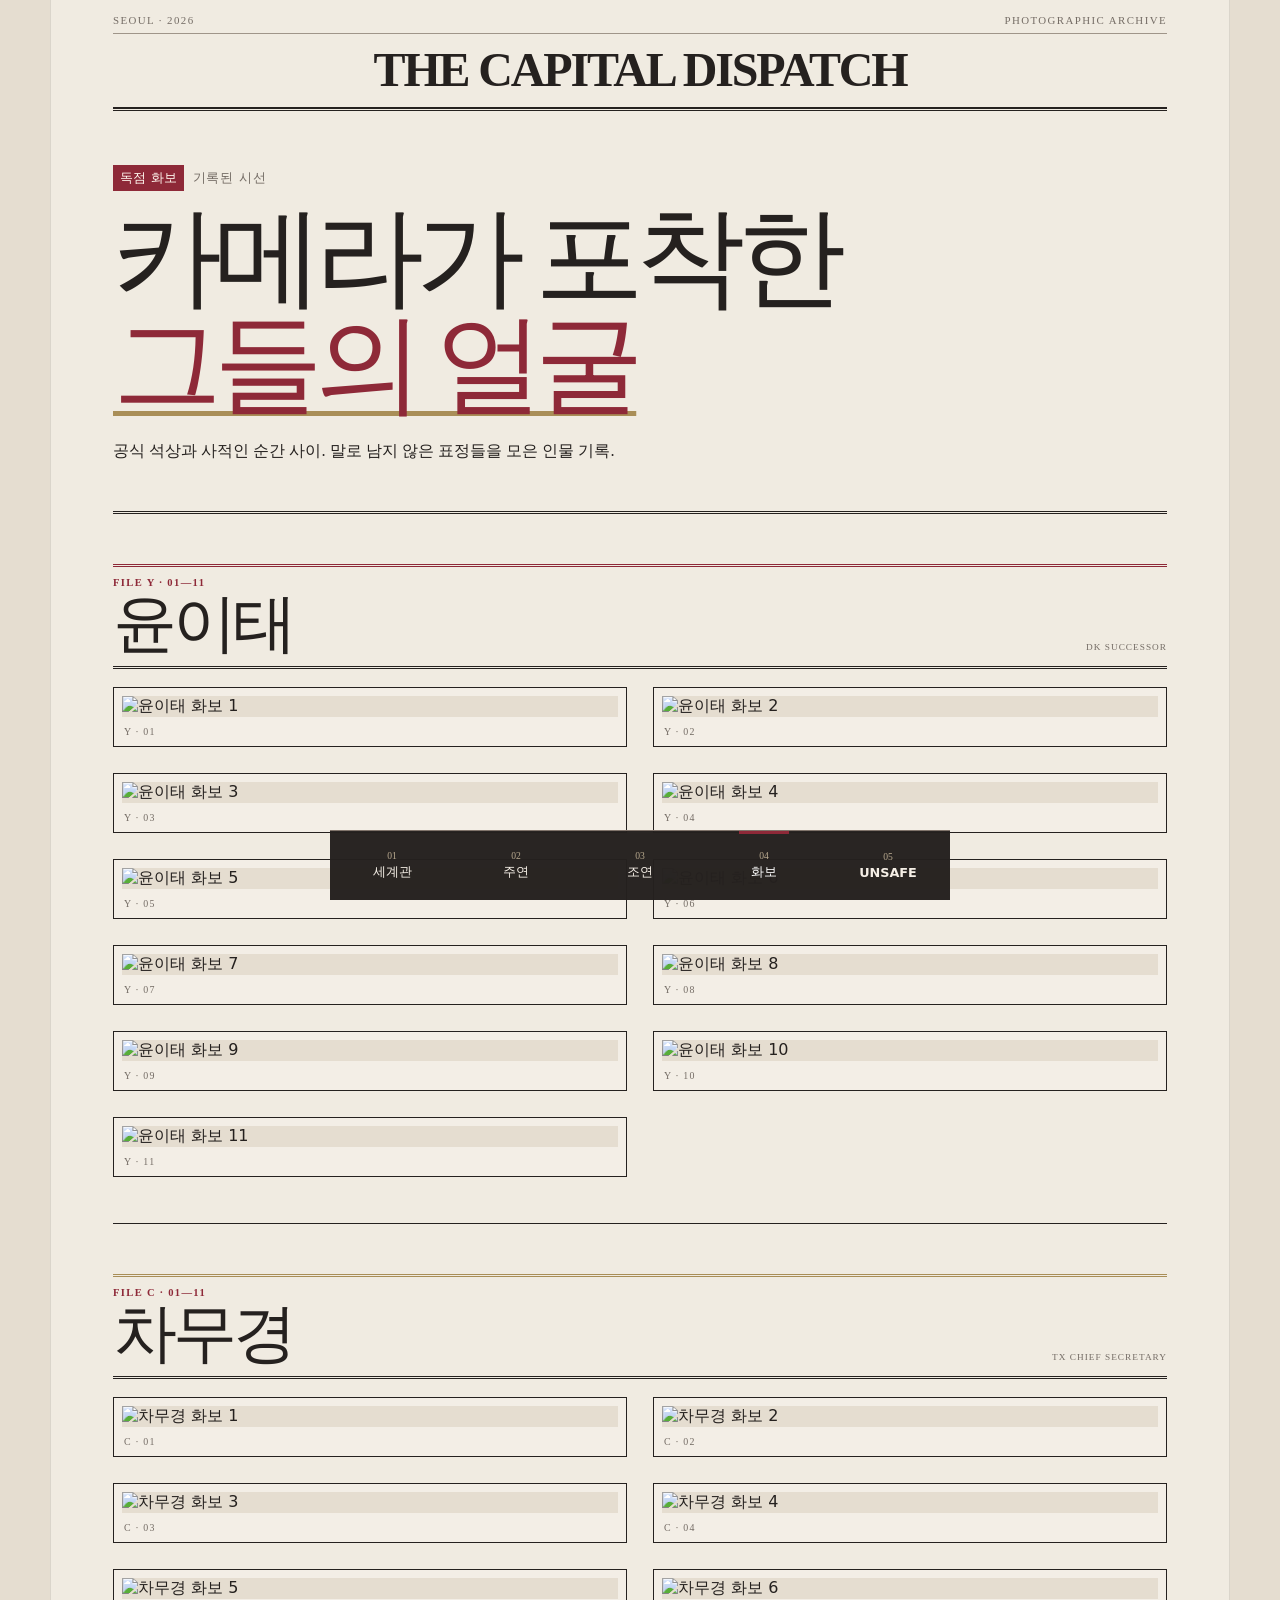
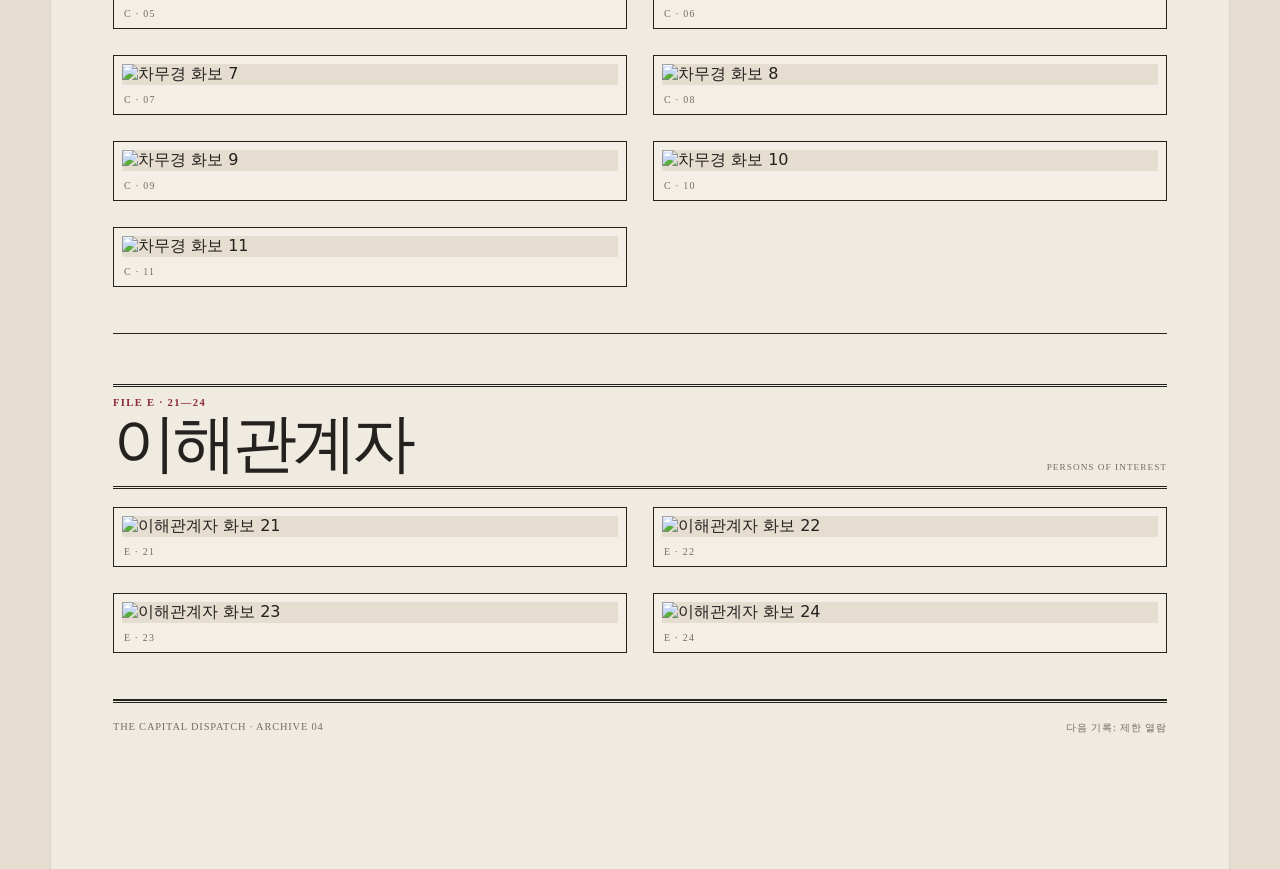
==== gallery.html @ 06d69308 "Add image archives and profile artwork Adds the public gallery, password-gated adult archive, five-p" ====
<!doctype html>
<html lang="ko">
<head>
  <meta charset="utf-8">
  <meta name="viewport" content="width=device-width, initial-scale=1, viewport-fit=cover">
  <meta name="theme-color" content="#eee8dd">
  <meta name="description" content="윤이태와 차무경, TX그룹 이해관계자들의 이미지 아카이브.">
  <title>적뿐인 집안엔 내 편이 없다 | 화보</title>
  <link rel="icon" href="favicon.svg" type="image/svg+xml">
  <link rel="stylesheet" href="styles.css">
</head>
<body>
  <a class="skip-link" href="#main">본문으로 이동</a>

  <header class="masthead" aria-label="특집 제호">
    <div class="masthead__meta">
      <span>SEOUL · 2026</span>
      <span>PHOTOGRAPHIC ARCHIVE</span>
    </div>
    <div class="masthead__name">THE CAPITAL DISPATCH</div>
    <div class="masthead__rule" aria-hidden="true"></div>
  </header>

  <main id="main">
    <article class="people-lead gallery-lead">
      <p class="kicker"><span>독점 화보</span> 기록된 시선</p>
      <h1>카메라가 포착한<br><em>그들의 얼굴</em></h1>
      <p>
        공식 석상과 사적인 순간 사이.
        말로 남지 않은 표정들을 모은 인물 기록.
      </p>
    </article>

    <section class="archive-section archive-section--itae" aria-labelledby="gallery-itae">
      <header class="archive-heading">
        <div><p>FILE Y · 01—11</p><h2 id="gallery-itae">윤이태</h2></div>
        <span>DK SUCCESSOR</span>
      </header>
      <div class="image-archive">
        <figure><img src="https://gbe88.uk/TX/Y_1.webp" alt="윤이태 화보 1" loading="lazy"><figcaption>Y · 01</figcaption></figure>
        <figure><img src="https://gbe88.uk/TX/Y_2.webp" alt="윤이태 화보 2" loading="lazy"><figcaption>Y · 02</figcaption></figure>
        <figure><img src="https://gbe88.uk/TX/Y_3.webp" alt="윤이태 화보 3" loading="lazy"><figcaption>Y · 03</figcaption></figure>
        <figure><img src="https://gbe88.uk/TX/Y_4.webp" alt="윤이태 화보 4" loading="lazy"><figcaption>Y · 04</figcaption></figure>
        <figure><img src="https://gbe88.uk/TX/Y_5.webp" alt="윤이태 화보 5" loading="lazy"><figcaption>Y · 05</figcaption></figure>
        <figure><img src="https://gbe88.uk/TX/Y_6.webp" alt="윤이태 화보 6" loading="lazy"><figcaption>Y · 06</figcaption></figure>
        <figure><img src="https://gbe88.uk/TX/Y_7.webp" alt="윤이태 화보 7" loading="lazy"><figcaption>Y · 07</figcaption></figure>
        <figure><img src="https://gbe88.uk/TX/Y_8.webp" alt="윤이태 화보 8" loading="lazy"><figcaption>Y · 08</figcaption></figure>
        <figure><img src="https://gbe88.uk/TX/Y_9.webp" alt="윤이태 화보 9" loading="lazy"><figcaption>Y · 09</figcaption></figure>
        <figure><img src="https://gbe88.uk/TX/Y_10.webp" alt="윤이태 화보 10" loading="lazy"><figcaption>Y · 10</figcaption></figure>
        <figure><img src="https://gbe88.uk/TX/Y_11.webp" alt="윤이태 화보 11" loading="lazy"><figcaption>Y · 11</figcaption></figure>
      </div>
    </section>

    <section class="archive-section archive-section--mugyeong" aria-labelledby="gallery-mugyeong">
      <header class="archive-heading">
        <div><p>FILE C · 01—11</p><h2 id="gallery-mugyeong">차무경</h2></div>
        <span>TX CHIEF SECRETARY</span>
      </header>
      <div class="image-archive">
        <figure><img src="https://gbe88.uk/TX/C_1.webp" alt="차무경 화보 1" loading="lazy"><figcaption>C · 01</figcaption></figure>
        <figure><img src="https://gbe88.uk/TX/C_2.webp" alt="차무경 화보 2" loading="lazy"><figcaption>C · 02</figcaption></figure>
        <figure><img src="https://gbe88.uk/TX/C_3.webp" alt="차무경 화보 3" loading="lazy"><figcaption>C · 03</figcaption></figure>
        <figure><img src="https://gbe88.uk/TX/C_4.webp" alt="차무경 화보 4" loading="lazy"><figcaption>C · 04</figcaption></figure>
        <figure><img src="https://gbe88.uk/TX/C_5.webp" alt="차무경 화보 5" loading="lazy"><figcaption>C · 05</figcaption></figure>
        <figure><img src="https://gbe88.uk/TX/C_6.webp" alt="차무경 화보 6" loading="lazy"><figcaption>C · 06</figcaption></figure>
        <figure><img src="https://gbe88.uk/TX/C_7.webp" alt="차무경 화보 7" loading="lazy"><figcaption>C · 07</figcaption></figure>
        <figure><img src="https://gbe88.uk/TX/C_8.webp" alt="차무경 화보 8" loading="lazy"><figcaption>C · 08</figcaption></figure>
        <figure><img src="https://gbe88.uk/TX/C_9.webp" alt="차무경 화보 9" loading="lazy"><figcaption>C · 09</figcaption></figure>
        <figure><img src="https://gbe88.uk/TX/C_10.webp" alt="차무경 화보 10" loading="lazy"><figcaption>C · 10</figcaption></figure>
        <figure><img src="https://gbe88.uk/TX/C_11.webp" alt="차무경 화보 11" loading="lazy"><figcaption>C · 11</figcaption></figure>
      </div>
    </section>

    <section class="archive-section archive-section--extras" aria-labelledby="gallery-extras">
      <header class="archive-heading">
        <div><p>FILE E · 21—24</p><h2 id="gallery-extras">이해관계자</h2></div>
        <span>PERSONS OF INTEREST</span>
      </header>
      <div class="image-archive image-archive--extras">
        <figure><img src="https://gbe88.uk/TX/E_21.webp" alt="이해관계자 화보 21" loading="lazy"><figcaption>E · 21</figcaption></figure>
        <figure><img src="https://gbe88.uk/TX/E_22.webp" alt="이해관계자 화보 22" loading="lazy"><figcaption>E · 22</figcaption></figure>
        <figure><img src="https://gbe88.uk/TX/E_23.webp" alt="이해관계자 화보 23" loading="lazy"><figcaption>E · 23</figcaption></figure>
        <figure><img src="https://gbe88.uk/TX/E_24.webp" alt="이해관계자 화보 24" loading="lazy"><figcaption>E · 24</figcaption></figure>
      </div>
    </section>
  </main>

  <footer class="page-footer">
    <p>THE CAPITAL DISPATCH · ARCHIVE 04</p>
    <p>다음 기록: 제한 열람</p>
  </footer>

  <nav class="bottom-nav" aria-label="페이지 탐색">
    <a href="index.html"><b>01</b><span>세계관</span></a>
    <a href="leads.html"><b>02</b><span>주연</span></a>
    <a href="supporting.html"><b>03</b><span>조연</span></a>
    <a href="gallery.html" aria-current="page"><b>04</b><span>화보</span></a>
    <a href="unsafe.html"><b>05</b><span>UNSAFE</span></a>
  </nav>
</body>
</html>
---- styles.css ----
:root {
  color-scheme: light;
  --paper: #eee8dd;
  --paper-deep: #e5ddd0;
  --ink: #25211f;
  --muted: #746c65;
  --rule: #9f9589;
  --rule-light: #c9c0b5;
  --wine: #8e2938;
  --gold: #a98e57;
  --nav-height: 70px;
  font-family: system-ui, -apple-system, BlinkMacSystemFont, "Apple SD Gothic Neo", "Malgun Gothic", sans-serif;
  font-synthesis: none;
}

* { box-sizing: border-box; }

html {
  background: var(--paper-deep);
  scroll-behavior: auto;
}

body {
  width: min(100%, 1180px);
  min-height: 100vh;
  margin: 0 auto;
  padding: 0 18px calc(var(--nav-height) + env(safe-area-inset-bottom) + 34px);
  color: var(--ink);
  background:
    linear-gradient(rgba(255,255,255,.12), rgba(255,255,255,.12)),
    var(--paper);
  border-inline: 1px solid rgba(75, 66, 58, .13);
  text-rendering: optimizeLegibility;
  overflow-wrap: break-word;
}

a { color: inherit; }

.skip-link {
  position: fixed;
  z-index: 100;
  left: 12px;
  top: 12px;
  padding: 10px 14px;
  color: white;
  background: var(--ink);
  transform: translateY(-160%);
}

.skip-link:focus { transform: none; }

.masthead {
  padding: 14px 0 0;
  border-bottom: 3px double var(--ink);
}

.masthead__meta {
  display: flex;
  justify-content: space-between;
  gap: 16px;
  padding-bottom: 7px;
  color: var(--muted);
  font-family: Georgia, "Times New Roman", serif;
  font-size: .68rem;
  letter-spacing: .13em;
}

.masthead__name {
  padding: 8px 0 10px;
  border-top: 1px solid var(--rule);
  font-family: Georgia, "Times New Roman", "Batang", serif;
  font-size: clamp(1.45rem, 6.5vw, 3rem);
  font-weight: 700;
  letter-spacing: -.045em;
  text-align: center;
}

.masthead__rule { border-top: 1px solid var(--ink); }

main { display: block; }

.lead-story {
  position: relative;
  padding: 38px 0 32px;
  border-bottom: 1px solid var(--ink);
}

.lead-story::after {
  content: "EXCLUSIVE";
  position: absolute;
  right: 0;
  top: 41px;
  color: var(--wine);
  font-family: Georgia, serif;
  font-size: .65rem;
  letter-spacing: .16em;
  writing-mode: vertical-rl;
}

.kicker {
  display: flex;
  align-items: center;
  gap: 9px;
  margin: 0 34px 14px 0;
  color: var(--muted);
  font-size: .82rem;
  font-weight: 700;
  letter-spacing: .06em;
}

.kicker span {
  padding: 4px 7px;
  color: #fff8ef;
  background: var(--wine);
  letter-spacing: 0;
}

h1, h2, h3, p { margin-top: 0; }

h1 {
  max-width: 12ch;
  margin-bottom: 20px;
  font-family: Georgia, "Times New Roman", "Batang", serif;
  font-size: clamp(2.6rem, 12vw, 6.8rem);
  line-height: .98;
  letter-spacing: -.075em;
  word-break: keep-all;
}

h1 em {
  color: var(--wine);
  font-style: normal;
  text-decoration: underline;
  text-decoration-color: var(--gold);
  text-decoration-thickness: .05em;
  text-underline-offset: .09em;
}

.lead-story__summary {
  max-width: 580px;
  margin-bottom: 27px;
  font-family: Georgia, "Times New Roman", "Batang", serif;
  font-size: 1.06rem;
  line-height: 1.8;
  word-break: keep-all;
}

.edition-data {
  display: grid;
  grid-template-columns: repeat(3, minmax(0, 1fr));
  margin: 0;
  border-block: 1px solid var(--rule);
}

.edition-data div {
  padding: 12px 10px;
  border-right: 1px solid var(--rule-light);
}

.edition-data div:last-child { border-right: 0; }
.edition-data dt { color: var(--muted); font-size: .68rem; font-weight: 800; letter-spacing: .08em; }
.edition-data dd { margin: 5px 0 0; font-family: Georgia, "Batang", serif; font-size: .92rem; font-weight: 700; }

section { padding: 38px 0; border-bottom: 1px solid var(--ink); }

.section-heading {
  display: flex;
  align-items: baseline;
  gap: 10px;
  margin-bottom: 22px;
  font-family: Georgia, "Times New Roman", "Batang", serif;
  font-size: 1.65rem;
  letter-spacing: -.04em;
}

.section-heading span {
  color: var(--wine);
  font-family: system-ui, sans-serif;
  font-size: .75rem;
  letter-spacing: .08em;
}

.empire-grid { display: grid; gap: 17px; }
.empire-grid > .section-heading { grid-column: 1 / -1; }

.group-card {
  padding: 20px;
  border: 1px solid var(--ink);
  background: rgba(255,255,255,.14);
}

.group-card--dk { border-top-color: var(--wine); border-top-width: 4px; }
.group-card--tx { border-top-color: var(--gold); border-top-width: 4px; }

.group-card__header {
  display: flex;
  align-items: start;
  justify-content: space-between;
  gap: 14px;
  padding-bottom: 15px;
  border-bottom: 1px solid var(--rule);
}

.group-card__eyebrow {
  margin-bottom: 4px;
  color: var(--muted);
  font-family: Georgia, serif;
  font-size: .62rem;
  letter-spacing: .13em;
}

.group-card h3 {
  margin: 0;
  font-family: Georgia, "Times New Roman", serif;
  font-size: 1.75rem;
  line-height: 1;
}

.founding-year {
  color: var(--wine);
  font-family: Georgia, serif;
  font-size: .86rem;
  font-weight: 700;
}

.group-card__lead {
  margin: 17px 0;
  font-family: Georgia, "Batang", serif;
  font-size: 1.05rem;
  font-weight: 700;
  line-height: 1.65;
  word-break: keep-all;
}

.fact-list { display: grid; gap: 0; margin: 0; padding: 0; list-style: none; }
.fact-list li { display: grid; grid-template-columns: 52px 1fr; gap: 10px; padding: 10px 0; border-top: 1px dotted var(--rule); font-size: .88rem; line-height: 1.55; }
.fact-list b { color: var(--wine); font-size: .72rem; letter-spacing: .04em; }

.history__columns { display: grid; gap: 30px; }
.timeline h3 { margin-bottom: 13px; font-family: Georgia, serif; font-size: 1.55rem; }
.timeline h3 small { margin-left: 6px; color: var(--muted); font-family: inherit; font-size: .72rem; font-weight: 400; }
.timeline ol { margin: 0; padding: 0; list-style: none; border-top: 1px solid var(--ink); }
.timeline li { display: grid; grid-template-columns: 68px 1fr; gap: 12px; padding: 12px 0; border-bottom: 1px dotted var(--rule); }
.timeline time { color: var(--wine); font-family: Georgia, serif; font-size: .82rem; font-weight: 700; }
.timeline p { margin: 0; font-size: .88rem; line-height: 1.55; }

.affiliate-columns { display: grid; gap: 28px; }
.affiliate-columns__header { display: flex; align-items: baseline; justify-content: space-between; padding: 9px 0; border-block: 3px double var(--ink); }
.affiliate-columns__header h3 { margin: 0; font-family: Georgia, serif; font-size: 1.65rem; }
.affiliate-columns__header span { color: var(--muted); font-family: Georgia, serif; font-size: .62rem; letter-spacing: .1em; }
.affiliate-list { margin: 0; }
.affiliate-list div { display: grid; grid-template-columns: minmax(95px, .7fr) 1.5fr; gap: 12px; padding: 12px 0; border-bottom: 1px solid var(--rule-light); }
.affiliate-list dt { font-family: Georgia, "Batang", serif; font-weight: 700; }
.affiliate-list dd { margin: 0; color: #4f4945; font-size: .86rem; line-height: 1.5; }

.fault-line {
  margin-top: 38px;
  padding: 28px 22px;
  color: #f4eee4;
  background: var(--ink);
  border: 0;
}

.fault-line__label { margin-bottom: 10px; color: #d4b471; font-family: Georgia, serif; font-size: .68rem; letter-spacing: .15em; }
.fault-line h2 { margin-bottom: 13px; font-family: Georgia, "Batang", serif; font-size: 2rem; letter-spacing: -.045em; }
.fault-line p { margin-bottom: 20px; font-family: Georgia, "Batang", serif; line-height: 1.7; word-break: keep-all; }
.fault-line ul { display: flex; flex-wrap: wrap; gap: 7px; margin: 0; padding: 0; list-style: none; }
.fault-line li { padding: 6px 8px; border: 1px solid #746a62; color: #d4ccc3; font-family: Georgia, serif; font-size: .62rem; letter-spacing: .07em; }

.chairman-note {
  margin: 20px 0 42px;
  padding: 22px;
  border-left: 5px solid var(--wine);
  background: rgba(255,255,255,.22);
}

.chairman-note__mark { margin-bottom: 8px; color: var(--wine); font-family: Georgia, serif; font-size: .66rem; font-weight: 700; letter-spacing: .12em; }
.chairman-note h2 { margin-bottom: 11px; font-family: Georgia, "Batang", serif; font-size: 1.35rem; }
.chairman-note p:last-child { margin: 0; font-size: .9rem; line-height: 1.7; word-break: keep-all; }

.page-footer {
  display: flex;
  justify-content: space-between;
  gap: 18px;
  padding: 18px 0 30px;
  border-top: 3px double var(--ink);
  color: var(--muted);
  font-family: Georgia, serif;
  font-size: .65rem;
  letter-spacing: .08em;
}

.page-footer p { margin: 0; }

.bottom-nav {
  position: fixed;
  z-index: 50;
  left: 50%;
  bottom: 0;
  display: grid;
  grid-template-columns: repeat(5, 1fr);
  width: min(100%, 620px);
  height: calc(var(--nav-height) + env(safe-area-inset-bottom));
  padding-bottom: env(safe-area-inset-bottom);
  color: #f5efe6;
  background: rgba(37, 33, 31, .98);
  border-top: 1px solid #81756c;
  transform: translateX(-50%);
}

.bottom-nav > * {
  display: flex;
  flex-direction: column;
  align-items: center;
  justify-content: center;
  min-width: 0;
  min-height: 44px;
  text-decoration: none;
}

.bottom-nav b { color: #b7a88e; font-family: Georgia, serif; font-size: .6rem; font-weight: 400; }
.bottom-nav span span, .bottom-nav a span { margin-top: 3px; font-size: clamp(.62rem, 2.8vw, .8rem); font-weight: 700; white-space: nowrap; }
.bottom-nav [aria-current="page"] { position: relative; color: white; }
.bottom-nav [aria-current="page"]::before { content: ""; position: absolute; left: 30%; right: 30%; top: 0; height: 3px; background: var(--wine); }
.bottom-nav [aria-disabled="true"] { color: #817a74; }

.people-lead {
  padding: 38px 0 34px;
  border-bottom: 3px double var(--ink);
}

.people-lead h1 { margin-bottom: 18px; }

.people-lead > p:last-child {
  max-width: 590px;
  margin-bottom: 0;
  font-family: Georgia, "Times New Roman", "Batang", serif;
  font-size: 1.03rem;
  line-height: 1.8;
  word-break: keep-all;
}

.profile {
  padding: 38px 0 46px;
  border-bottom: 1px solid var(--ink);
}

.profile__headline {
  display: flex;
  align-items: center;
  justify-content: space-between;
  gap: 18px;
  padding: 8px 0;
  border-block: 1px solid var(--ink);
  font-family: Georgia, "Times New Roman", serif;
  font-size: .64rem;
  letter-spacing: .13em;
}

.profile__headline p { margin: 0; }
.profile__headline span { color: var(--wine); font-weight: 700; }

.profile__hero {
  display: grid;
  gap: 24px;
  padding: 22px 0 28px;
}

.portrait-mount {
  display: grid;
  place-items: center;
  aspect-ratio: 2 / 3;
  max-height: 650px;
  border: 1px solid var(--ink);
  background:
    linear-gradient(145deg, rgba(181,154,97,.12), transparent 42%),
    repeating-linear-gradient(0deg, transparent 0 34px, rgba(37,33,31,.045) 34px 35px),
    rgba(255,255,255,.14);
}

.portrait-mount span {
  color: rgba(37,33,31,.18);
  font-family: Georgia, serif;
  font-size: clamp(5rem, 28vw, 11rem);
  font-weight: 700;
  letter-spacing: -.1em;
}

.portrait-mount small {
  align-self: end;
  margin-bottom: 18px;
  color: var(--muted);
  font-family: Georgia, serif;
  font-size: .6rem;
  letter-spacing: .14em;
}

.portrait-mount--image {
  display: flex;
  aspect-ratio: 2 / 3;
  margin: 0;
  padding: 0;
  overflow: hidden;
}

.portrait-mount--image img {
  display: block;
  width: 100%;
  height: 100%;
  object-fit: contain;
}

.portrait-mount--itae { border-top: 4px solid var(--wine); }
.portrait-mount--mugyeong { border-top: 4px solid var(--gold); }

.profile__identity { align-self: end; }

.profile__position {
  margin-bottom: 8px;
  color: var(--wine);
  font-size: .76rem;
  font-weight: 800;
  letter-spacing: .02em;
}

.profile__identity h2 {
  margin: 0;
  font-family: Georgia, "Times New Roman", "Batang", serif;
  font-size: clamp(3.1rem, 15vw, 6.2rem);
  line-height: .98;
  letter-spacing: -.08em;
}

.profile__roman {
  margin: 10px 0 18px;
  color: var(--muted);
  font-family: Georgia, serif;
  font-size: .7rem;
  letter-spacing: .14em;
}

.profile-badges {
  display: grid;
  grid-template-columns: repeat(2, minmax(0, 1fr));
  margin: 0 0 20px;
  padding: 0;
  border-block: 1px solid var(--rule);
  list-style: none;
}

.profile-badges li {
  padding: 10px 8px;
  border-right: 1px solid var(--rule-light);
  border-bottom: 1px solid var(--rule-light);
  font-family: Georgia, "Batang", serif;
  font-size: .86rem;
}

.profile-badges li:nth-child(2n) { border-right: 0; }
.profile-badges li:nth-last-child(-n+2) { border-bottom: 0; }
.profile-badges b { display: block; margin-bottom: 3px; color: var(--gold); font-family: system-ui, sans-serif; font-size: .62rem; letter-spacing: .08em; }

.profile__dek {
  margin: 0;
  font-family: Georgia, "Times New Roman", "Batang", serif;
  font-size: 1.08rem;
  font-weight: 700;
  line-height: 1.7;
  word-break: keep-all;
}

.record-grid { display: grid; gap: 14px; }

.record-block {
  padding: 20px;
  border: 1px solid var(--ink);
}

.record-block--private {
  color: #f5eee4;
  background: var(--ink);
}

.record-label {
  margin-bottom: 7px;
  color: var(--wine);
  font-family: Georgia, serif;
  font-size: .65rem;
  font-weight: 700;
  letter-spacing: .14em;
}

.record-block--private .record-label { color: #d4b471; }
.record-block h3 { margin-bottom: 14px; font-family: Georgia, "Batang", serif; font-size: 1.35rem; }
.record-block ul { margin: 0; padding: 0; list-style: none; }
.record-block li { position: relative; padding: 9px 0 9px 16px; border-top: 1px dotted var(--rule); font-size: .88rem; line-height: 1.6; word-break: keep-all; }
.record-block li::before { content: "▪"; position: absolute; left: 0; color: var(--wine); }
.record-block--private li { border-top-color: #625b56; }
.record-block--private li::before { color: #d4b471; }

.profile-columns {
  display: grid;
  gap: 24px;
  padding: 32px 0 24px;
}

.profile-copy h3,
.appearance-file h3 {
  margin-bottom: 11px;
  padding-bottom: 7px;
  border-bottom: 1px solid var(--ink);
  font-family: Georgia, "Batang", serif;
  font-size: 1.25rem;
}

.profile-copy p,
.appearance-file p {
  margin-bottom: 12px;
  font-size: .91rem;
  line-height: 1.75;
  word-break: keep-all;
}

.profile-copy p:last-child,
.appearance-file p:last-child { margin-bottom: 0; }

.appearance-file {
  padding: 20px;
  border-block: 3px double var(--ink);
}

.private-index { padding: 27px 0 0; }
.private-index h3 { margin-bottom: 12px; color: var(--wine); font-family: Georgia, serif; font-size: .72rem; letter-spacing: .14em; }
.private-index dl { display: grid; margin: 0; border-top: 1px solid var(--ink); }
.private-index div { display: grid; grid-template-columns: 68px 1fr; gap: 12px; padding: 11px 0; border-bottom: 1px dotted var(--rule); }
.private-index dt { color: var(--muted); font-size: .72rem; font-weight: 800; }
.private-index dd { margin: 0; font-family: Georgia, "Batang", serif; font-size: .88rem; line-height: 1.5; }

.profile-divider {
  display: flex;
  align-items: center;
  gap: 15px;
  padding: 26px 0;
  color: var(--wine);
  font-family: Georgia, serif;
  font-size: .65rem;
  letter-spacing: .15em;
}

.profile-divider::before,
.profile-divider::after { content: ""; flex: 1; border-top: 1px solid var(--rule); }

.supporting-lead h1 { max-width: 13ch; }

.family-file { padding-bottom: 44px; }

.family-tree {
  position: relative;
  padding: 20px;
  border: 1px solid var(--ink);
  background: rgba(255,255,255,.14);
}

.family-tree__root,
.family-node {
  padding: 13px 10px;
  text-align: center;
  border: 1px solid var(--rule);
  background: var(--paper);
}

.family-tree__root {
  width: min(210px, 72%);
  margin: 0 auto 28px;
  border-top: 3px solid var(--gold);
}

.family-tree__root::after {
  content: "";
  position: absolute;
  left: 50%;
  top: 89px;
  height: 25px;
  border-left: 1px solid var(--rule);
}

.family-tree small,
.family-node small {
  display: block;
  margin-bottom: 4px;
  color: var(--muted);
  font-size: .65rem;
  letter-spacing: .05em;
}

.family-tree strong,
.family-node strong {
  font-family: Georgia, "Batang", serif;
  font-size: 1rem;
}

.family-tree__branches {
  display: grid;
  gap: 12px;
}

.family-branch { display: grid; gap: 7px; }
.family-node--you { border-color: var(--wine); }
.family-node--you strong { color: var(--wine); }
.family-node--child { margin-inline: 18px; border-style: dotted; }
.family-caption { margin: 17px 0 0; color: var(--muted); font-family: Georgia, "Batang", serif; font-size: .85rem; line-height: 1.65; text-align: center; word-break: keep-all; }

.dossier-section { padding-bottom: 46px; }
.dossier-grid { display: grid; gap: 28px; }

.dossier {
  border: 1px solid var(--ink);
  background: rgba(255,255,255,.1);
}

.dossier__strap {
  display: flex;
  align-items: center;
  justify-content: space-between;
  gap: 16px;
  padding: 9px 12px;
  color: #f5eee4;
  background: var(--ink);
  font-family: Georgia, serif;
  font-size: .61rem;
  letter-spacing: .11em;
}

.dossier__strap b { color: #d4b471; }

.dossier__portrait {
  width: 100%;
  max-height: none;
  border: 0;
  border-bottom: 1px solid var(--ink);
}

.dossier--iwun .dossier__portrait,
.dossier--saran .dossier__portrait { border-top: 4px solid var(--wine); }

.dossier__body { padding: 20px; }

.dossier__relation {
  margin-bottom: 7px;
  color: var(--wine);
  font-size: .73rem;
  font-weight: 800;
}

.dossier__body > h3 {
  margin-bottom: 7px;
  font-family: Georgia, "Times New Roman", "Batang", serif;
  font-size: 2.5rem;
  line-height: 1;
  letter-spacing: -.06em;
}

.dossier-badges {
  display: flex;
  flex-wrap: wrap;
  gap: 5px;
  margin: 0 0 17px;
  padding: 0;
  list-style: none;
}

.dossier-badges li {
  padding: 5px 7px;
  border: 1px solid var(--rule);
  font-family: Georgia, "Batang", serif;
  font-size: .7rem;
}

.dossier__headline {
  margin-bottom: 20px;
  padding: 14px 0;
  border-block: 3px double var(--ink);
  font-family: Georgia, "Batang", serif;
  font-size: 1.03rem;
  font-weight: 700;
  line-height: 1.6;
  word-break: keep-all;
}

.dossier-copy { margin-top: 18px; }
.dossier-copy h4 { margin: 0 0 8px; color: var(--muted); font-family: Georgia, "Batang", serif; font-size: .95rem; }
.dossier-copy ul { margin: 0; padding: 0; border-top: 1px solid var(--rule); list-style: none; }
.dossier-copy li { position: relative; padding: 9px 0 9px 14px; border-bottom: 1px dotted var(--rule); font-size: .84rem; line-height: 1.55; word-break: keep-all; }
.dossier-copy li::before { content: "▪"; position: absolute; left: 0; color: var(--gold); }
.dossier-copy--alert h4 { color: var(--wine); }
.dossier-copy--alert li::before { color: var(--wine); }

.appearance-note {
  margin: 19px 0 0;
  padding-top: 12px;
  border-top: 1px solid var(--ink);
  color: #504a45;
  font-family: Georgia, "Batang", serif;
  font-size: .82rem;
  line-height: 1.55;
}

.appearance-note b { margin-right: 7px; color: var(--wine); }

.warning-strip {
  margin: 38px 0 42px;
  padding: 22px;
  color: #f5eee4;
  background: var(--wine);
  text-align: center;
}

.warning-strip p { margin-bottom: 7px; color: #e6cbbb; font-family: Georgia, serif; font-size: .62rem; letter-spacing: .14em; }
.warning-strip strong { font-family: Georgia, "Batang", serif; font-size: 1rem; line-height: 1.6; }

.gallery-lead h1,
.restricted-lead h1 { max-width: 14ch; }

.archive-section { padding-bottom: 46px; }

.archive-heading {
  display: flex;
  align-items: end;
  justify-content: space-between;
  gap: 18px;
  margin-bottom: 18px;
  padding: 10px 0;
  border-block: 3px double var(--ink);
}

.archive-heading p {
  margin-bottom: 4px;
  color: var(--wine);
  font-family: Georgia, "Times New Roman", serif;
  font-size: .66rem;
  font-weight: 700;
  letter-spacing: .13em;
}

.archive-heading h2 {
  margin: 0;
  font-family: Georgia, "Times New Roman", "Batang", serif;
  font-size: clamp(2.1rem, 10vw, 4rem);
  line-height: 1;
  letter-spacing: -.065em;
}

.archive-heading > span {
  padding-bottom: 4px;
  color: var(--muted);
  font-family: Georgia, "Times New Roman", serif;
  font-size: .58rem;
  letter-spacing: .11em;
  text-align: right;
}

.image-archive {
  display: grid;
  grid-template-columns: minmax(0, 1fr);
  gap: 18px;
}

.image-archive figure {
  margin: 0;
  padding: 8px;
  border: 1px solid var(--ink);
  background: rgba(255, 255, 255, .16);
}

.image-archive img {
  display: block;
  width: 100%;
  height: auto;
  border: 0;
  background: var(--paper-deep);
}

.image-archive figcaption {
  padding: 9px 2px 1px;
  color: var(--muted);
  font-family: Georgia, "Times New Roman", serif;
  font-size: .62rem;
  letter-spacing: .13em;
}

.archive-section--itae .archive-heading { border-top-color: var(--wine); }
.archive-section--mugyeong .archive-heading { border-top-color: var(--gold); }

.restricted-page.is-locked {
  overflow: hidden;
}

.password-dialog {
  width: min(calc(100% - 32px), 430px);
  padding: 0;
  color: var(--ink);
  background: var(--paper);
  border: 1px solid var(--ink);
  box-shadow: 0 22px 70px rgba(0, 0, 0, .45);
}

.password-dialog::backdrop {
  background: rgba(18, 15, 14, .88);
}

.password-dialog form { padding: 26px 22px 22px; }

.password-dialog__mark {
  margin-bottom: 12px;
  color: var(--wine);
  font-family: Georgia, "Times New Roman", serif;
  font-size: .65rem;
  font-weight: 700;
  letter-spacing: .14em;
}

.password-dialog h1 {
  margin-bottom: 14px;
  font-size: clamp(2.1rem, 11vw, 3.2rem);
}

.password-dialog #password-guide {
  margin-bottom: 21px;
  font-size: .94rem;
  line-height: 1.65;
  word-break: keep-all;
}

.password-dialog label {
  display: block;
  margin-bottom: 6px;
  color: var(--muted);
  font-family: Georgia, "Times New Roman", serif;
  font-size: .64rem;
  font-weight: 700;
  letter-spacing: .12em;
}

.password-dialog input {
  width: 100%;
  min-height: 48px;
  padding: 10px 12px;
  color: var(--ink);
  background: rgba(255, 255, 255, .45);
  border: 1px solid var(--ink);
  border-radius: 0;
  font: inherit;
}

.password-dialog input:focus {
  outline: 3px solid rgba(169, 142, 87, .35);
  outline-offset: 2px;
}

.password-dialog__error {
  min-height: 1.4em;
  margin: 7px 0 5px;
  color: var(--wine);
  font-size: .82rem;
  font-weight: 700;
}

.password-dialog button {
  width: 100%;
  min-height: 48px;
  padding: 10px 14px;
  color: #fff8ef;
  background: var(--wine);
  border: 0;
  font: inherit;
  font-weight: 800;
  cursor: pointer;
}

.password-dialog a {
  display: block;
  margin-top: 16px;
  color: var(--muted);
  font-size: .82rem;
  text-align: center;
}

@media (min-width: 720px) {
  body { padding-inline: 38px; }
  .lead-story { padding-block: 58px 45px; }
  .lead-story__summary { font-size: 1.16rem; }
  .empire-grid { grid-template-columns: 1fr 1fr; }
  .history__columns, .affiliate-columns { grid-template-columns: 1fr 1fr; }
  section { padding-block: 50px; }
  .people-lead { padding-block: 54px 45px; }
  .profile__hero { grid-template-columns: minmax(250px, .72fr) 1fr; align-items: end; }
  .record-grid, .profile-columns { grid-template-columns: 1fr 1fr; }
  .profile-badges { grid-template-columns: repeat(4, minmax(0, 1fr)); }
  .profile-badges li { border-bottom: 0; }
  .profile-badges li:nth-child(2n) { border-right: 1px solid var(--rule-light); }
  .profile-badges li:last-child { border-right: 0; }
  .family-tree__branches { grid-template-columns: repeat(3, 1fr); align-items: start; }
  .family-tree__root::after { top: 89px; }
  .dossier-grid { grid-template-columns: repeat(2, minmax(0, 1fr)); align-items: start; }
  .image-archive { grid-template-columns: repeat(2, minmax(0, 1fr)); gap: 26px; }
}

@media (min-width: 1050px) {
  body { padding-inline: 62px; }
  .lead-story { display: grid; grid-template-columns: 1.35fr .65fr; column-gap: 60px; align-items: end; }
  .lead-story .kicker, .lead-story h1 { grid-column: 1; }
  .lead-story__summary { grid-column: 2; grid-row: 1 / span 2; align-self: end; margin-bottom: 28px; }
  .edition-data { grid-column: 1 / -1; width: 66%; }
}

@media (prefers-reduced-motion: reduce) {
  *, *::before, *::after { scroll-behavior: auto !important; }
}
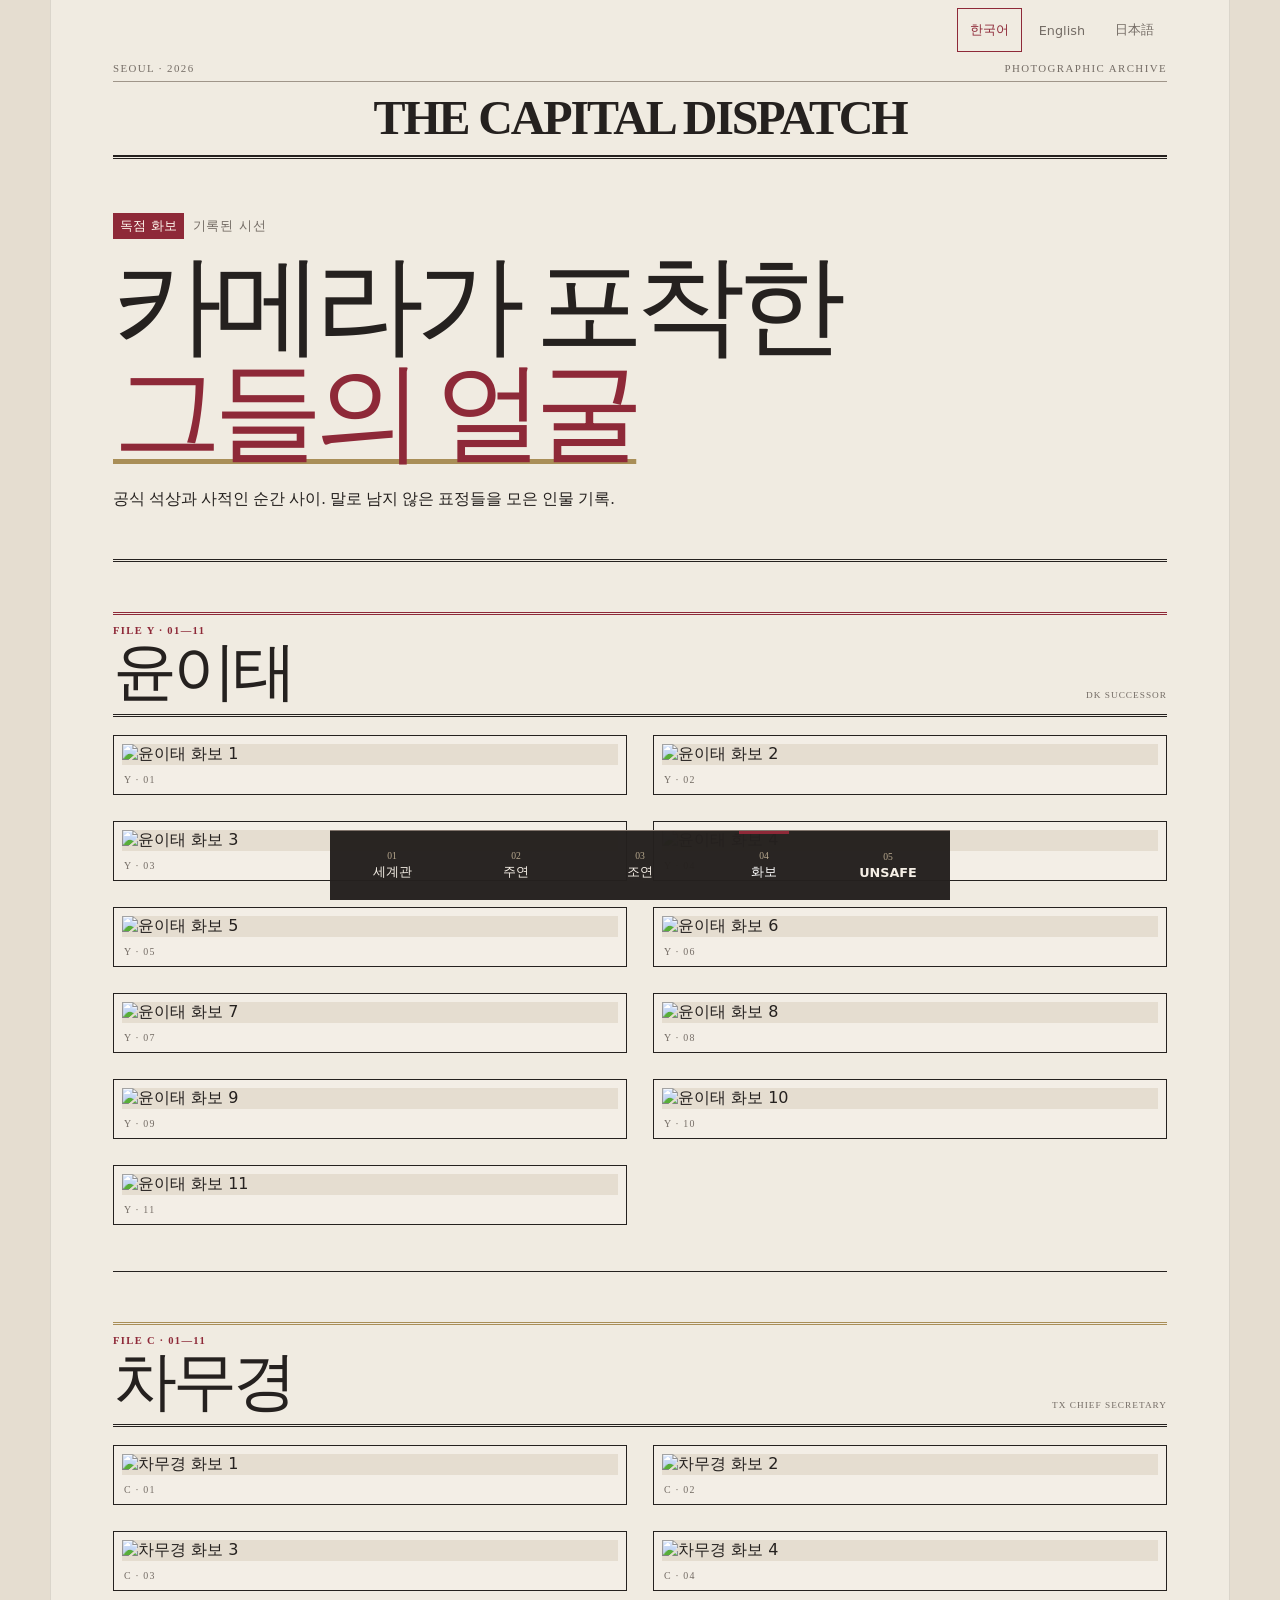
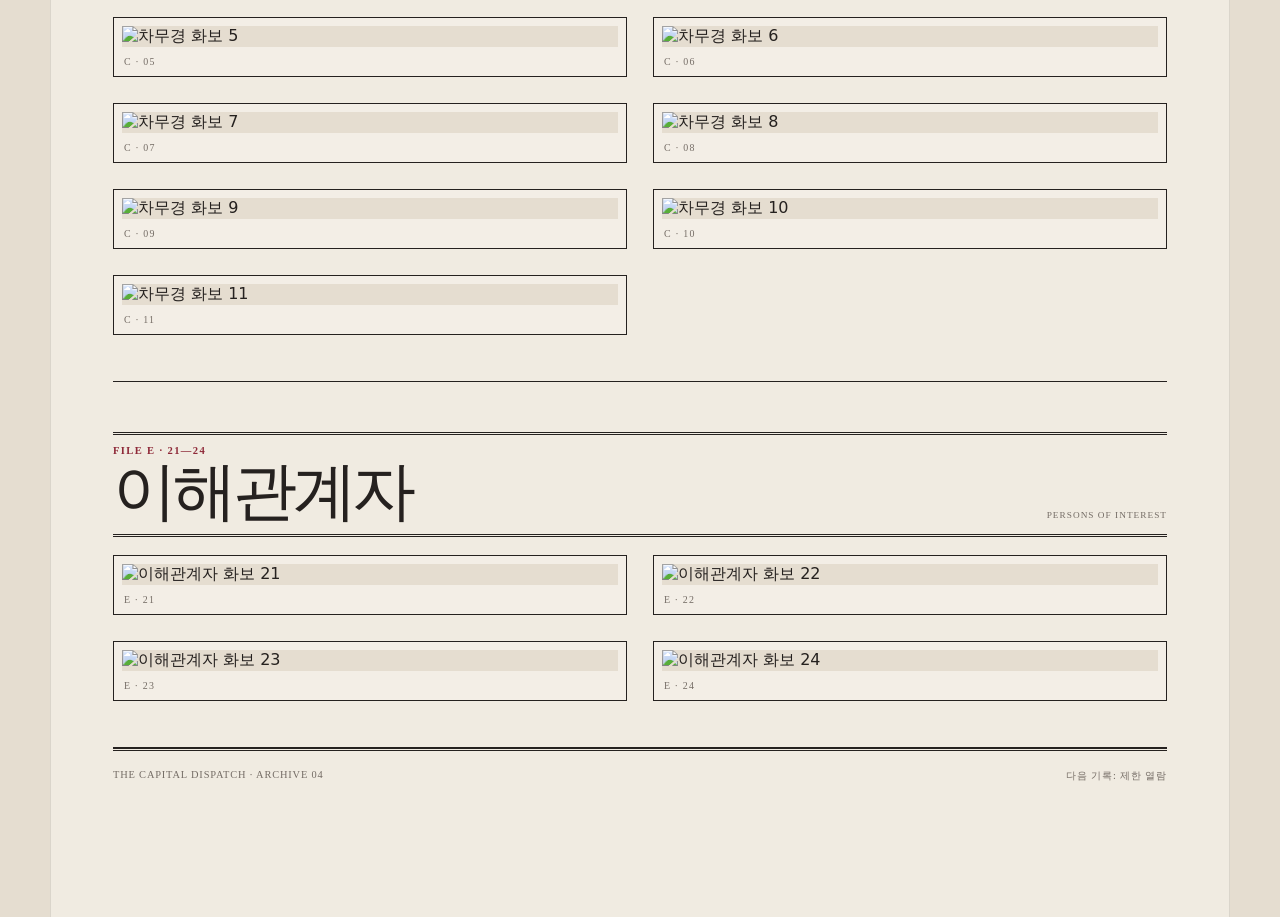
==== commit 8e5ad7d7: "Add English and Japanese language switching to public pages Translate world, leads, supporting cast " ====
--- a/gallery.html
+++ b/gallery.html
@@ -8,6 +8,8 @@
   <title>적뿐인 집안엔 내 편이 없다 | 화보</title>
   <link rel="icon" href="favicon.svg" type="image/svg+xml">
   <link rel="stylesheet" href="styles.css">
+  <script src="translations.js" defer></script>
+  <script src="language.js" defer></script>
 </head>
 <body>
   <a class="skip-link" href="#main">본문으로 이동</a>
--- a/styles.css
+++ b/styles.css
@@ -408,6 +408,11 @@
   width: 100%;
   height: 100%;
   object-fit: contain;
+}
+
+.profile__hero .portrait-mount--image {
+  aspect-ratio: 3 / 2;
+  max-height: none;
 }
 
 .portrait-mount--itae { border-top: 4px solid var(--wine); }
@@ -916,3 +921,49 @@
 @media (prefers-reduced-motion: reduce) {
   *, *::before, *::after { scroll-behavior: auto !important; }
 }
+
+/* Compact, dependency-free language controls. No remote fonts or animation. */
+.language-switch {
+  display: flex;
+  justify-content: flex-end;
+  flex-wrap: wrap;
+  gap: 4px;
+  margin: -6px 0 10px;
+}
+.language-switch button {
+  min-height: 44px;
+  padding: 8px 12px;
+  border: 1px solid transparent;
+  border-radius: 0;
+  background: transparent;
+  color: var(--muted);
+  font: inherit;
+  font-size: .8rem;
+  cursor: pointer;
+}
+.language-switch button[aria-pressed="true"] {
+  border-color: var(--wine);
+  color: var(--wine);
+  font-weight: 700;
+}
+.language-switch button:focus-visible { outline: 2px solid var(--wine); outline-offset: 2px; }
+.bottom-nav > [hidden] { display: none; }
+.restricted-content[hidden] { display: none; }
+.bottom-nav--public { grid-template-columns: repeat(4, minmax(0, 1fr)); }
+html:lang(en) body { hyphens: auto; }
+html:lang(ja) body { font-family: system-ui, -apple-system, "Hiragino Kaku Gothic ProN", "Yu Gothic", Meiryo, sans-serif; }
+html:lang(ja) :is(h1, h2, h3, h4, p, li) { word-break: normal; line-break: strict; }
+html:not(:lang(ko)) :is(.profile__hero, .record-grid, .profile-columns, .affiliate-columns, .history__columns) > * { min-width: 0; }
+html:not(:lang(ko)) .kicker { flex-wrap: wrap; }
+html:not(:lang(ko)) .timeline li { grid-template-columns: minmax(0, 100px) minmax(0, 1fr); }
+html:not(:lang(ko)) .affiliate-list > div { grid-template-columns: minmax(0, 1fr) minmax(0, 1.5fr); }
+html:not(:lang(ko)) .family-node small { white-space: normal; }
+html:lang(en) .fact-list li { grid-template-columns: 90px minmax(0, 1fr); }
+html:lang(en) .private-index div { grid-template-columns: 100px minmax(0, 1fr); }
+html:lang(en) :is(.lead-story h1, .people-lead h1) {
+  max-width: none;
+  font-size: clamp(2.1rem, 7.5vw, 4.1rem);
+  line-height: 1.12;
+  hyphens: none;
+}
+html:lang(en) .profile__identity h2 { font-size: clamp(2rem, 7vw, 3rem); }
